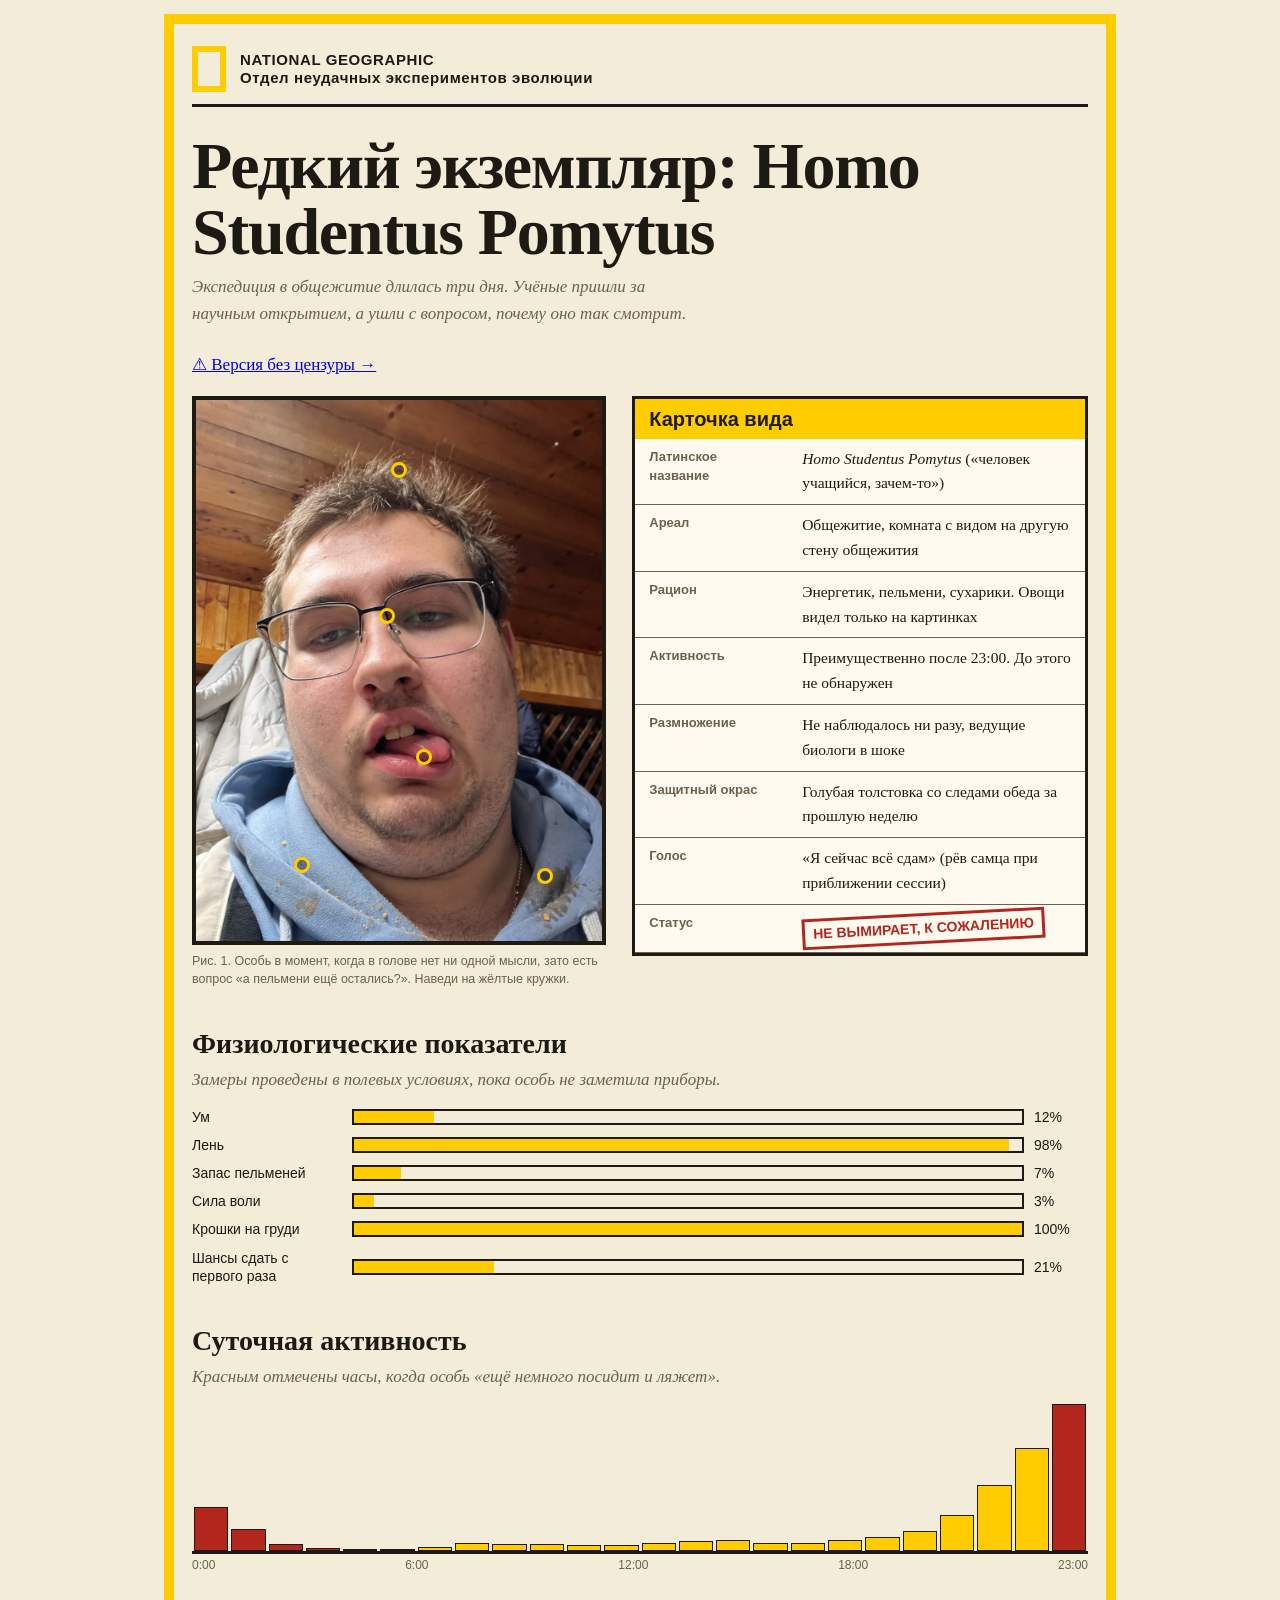
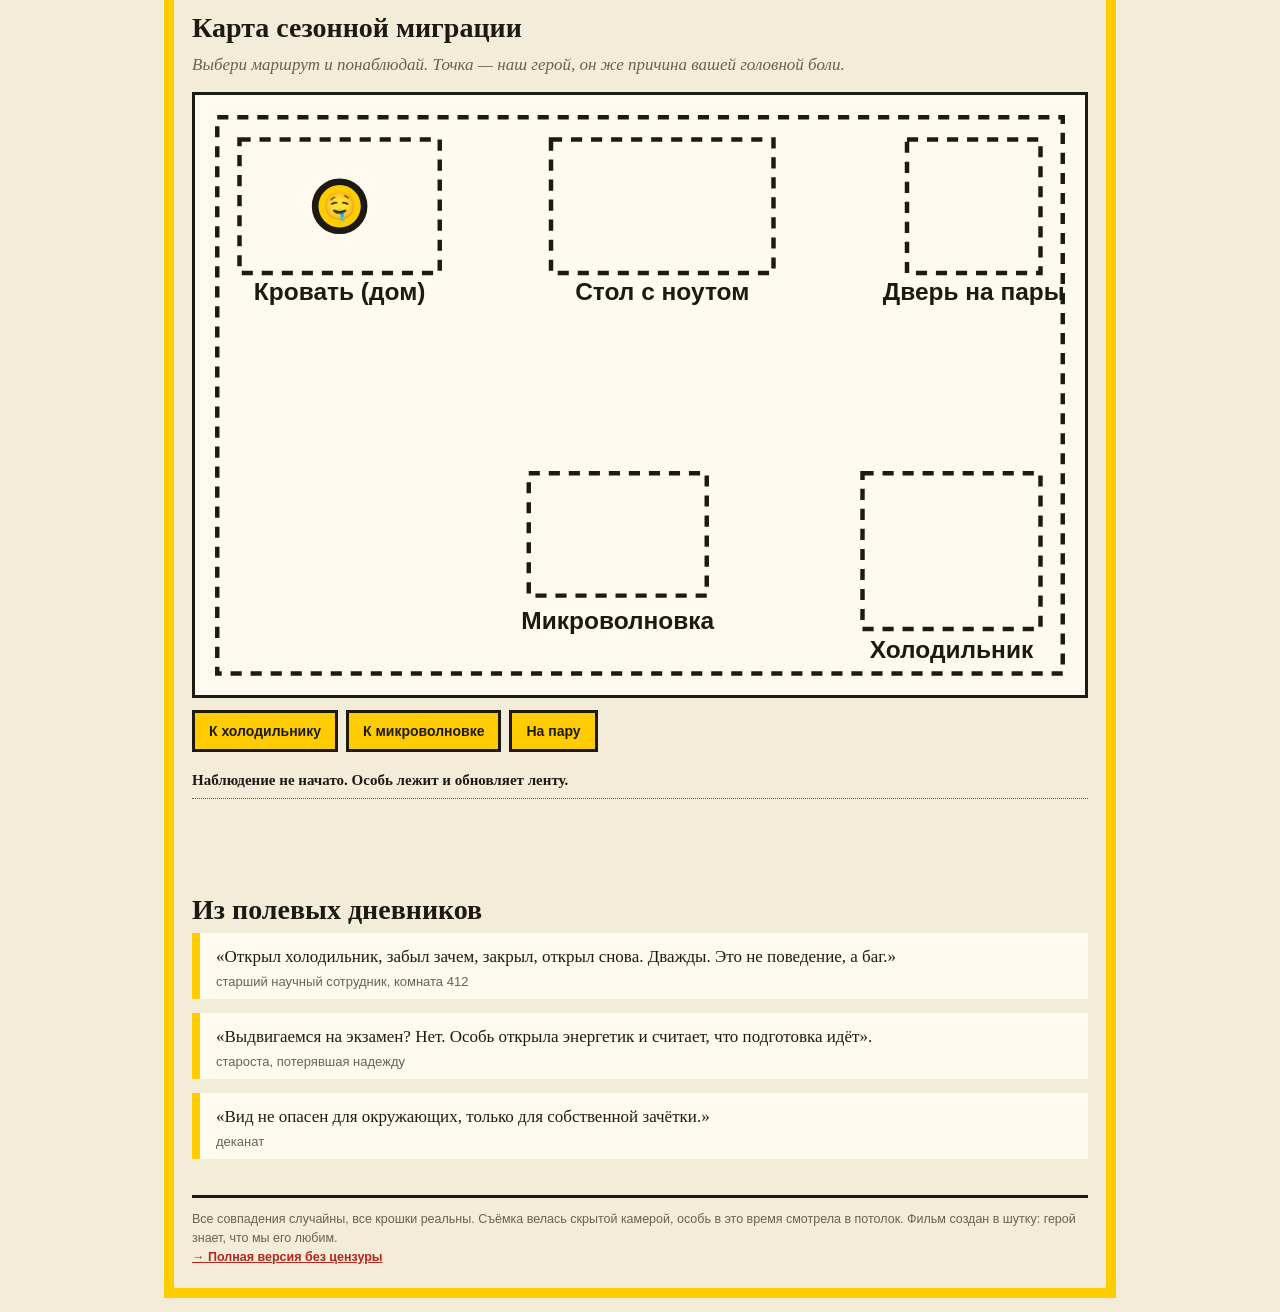
==== index.html @ bb0a333e "Добавлена ссылка на полную версию без цензуры в разделе контента и в подвале страницы" ====
<!DOCTYPE html>
<html lang="ru">

<head>
  <meta charset="utf-8">
  <meta name="viewport" content="width=device-width, initial-scale=1, viewport-fit=cover">
  <title>Редкий экземпляр: Homo Studentus Pomytus</title>
  <link rel="stylesheet" href="style.css">
  <link rel="icon" type="image/x-icon" href="favicon.ico">
</head>

<body>
  <div class="frame">
    <div class="border">
      <header>
        <div class="logo"></div><b>NATIONAL GEOGRAPHIC<br>Отдел неудачных экспериментов эволюции</b>
      </header>

      <h1>Редкий экземпляр: Homo Studentus Pomytus</h1>
      <p class="lead">Экспедиция в общежитие длилась три дня. Учёные пришли за научным открытием, а ушли с вопросом,
        почему оно так смотрит.</p>

      <p class="censor-link">
        <a href="fullversion.html">⚠ Версия без цензуры →</a>
      </p>

      <div class="grid">
        <div>
          <div class="photo" id="ph">
            <img src="hero.jpg"
              alt="Особь в естественной среде обитания: деревянная стена, крошки на толстовке, язык наружу">
            <div class="tag" style="left:26%;top:86%"><i tabindex="0" aria-label="Крошки"></i><span>Следы сухариков. Так
                особь метит территорию и собственную грудь.</span></div>
            <div class="tag" style="left:56%;top:66%"><i tabindex="0" aria-label="Язык"></i><span>Язык наружу: брачный
                сигнал или перезагрузка мозга. Данные расходятся.</span></div>
            <div class="tag" style="left:47%;top:40%"><i tabindex="0" aria-label="Очки"></i><span>Очки в тонкой оправе.
                Эффект интеллекта не подтверждён.</span></div>
            <div class="tag" style="left:50%;top:13%"><i tabindex="0" aria-label="Причёска"></i><span>Причёска «после
                сна без сна». Расчёске не знакома.</span></div>
            <div class="tag" style="left:86%;top:88%"><i tabindex="0" aria-label="Пятно"></i><span>Пятно
                неустановленного происхождения. Эксперты спорят: соус или судьба.</span></div>
          </div>
          <p class="cap">Рис. 1. Особь в момент, когда в голове нет ни одной мысли, зато есть вопрос «а пельмени ещё
            остались?». Наведи на жёлтые кружки.</p>
        </div>

        <div class="card">
          <h2>Карточка вида</h2>
          <table>
            <tr>
              <td>Латинское название</td>
              <td><i>Homo Studentus Pomytus</i> («человек учащийся, зачем-то»)</td>
            </tr>
            <tr>
              <td>Ареал</td>
              <td>Общежитие, комната с видом на другую стену общежития</td>
            </tr>
            <tr>
              <td>Рацион</td>
              <td>Энергетик, пельмени, сухарики. Овощи видел только на картинках</td>
            </tr>
            <tr>
              <td>Активность</td>
              <td>Преимущественно после 23:00. До этого не обнаружен</td>
            </tr>
            <tr>
              <td>Размножение</td>
              <td>Не наблюдалось ни разу, ведущие биологи в шоке</td>
            </tr>
            <tr>
              <td>Защитный окрас</td>
              <td>Голубая толстовка со следами обеда за прошлую неделю</td>
            </tr>
            <tr>
              <td>Голос</td>
              <td>«Я сейчас всё сдам» (рёв самца при приближении сессии)</td>
            </tr>
            <tr>
              <td>Статус</td>
              <td><span class="stamp">НЕ ВЫМИРАЕТ, К СОЖАЛЕНИЮ</span></td>
            </tr>
          </table>
        </div>
      </div>

      <section>
        <h3>Физиологические показатели</h3>
        <p class="sub">Замеры проведены в полевых условиях, пока особь не заметила приборы.</p>
        <div class="stats" id="stats"></div>
      </section>

      <section>
        <h3>Суточная активность</h3>
        <p class="sub">Красным отмечены часы, когда особь «ещё немного посидит и ляжет».</p>
        <div class="chart" id="chart" role="img" aria-label="График: активность растёт после 23:00"></div>
        <div class="hours"><span>0:00</span><span>6:00</span><span>12:00</span><span>18:00</span><span>23:00</span>
        </div>
      </section>

      <section>
        <h3>Карта сезонной миграции</h3>
        <p class="sub">Выбери маршрут и понаблюдай. Точка — наш герой, он же причина вашей головной боли.</p>
        <div class="map">
          <svg viewBox="0 0 400 270" role="img" aria-label="План комнаты общежития">
            <rect class="room" x="10" y="10" width="380" height="250" />
            <rect class="room" x="20" y="20" width="90" height="60" /><text class="rt" x="65" y="92">Кровать
              (дом)</text>
            <rect class="room" x="160" y="20" width="100" height="60" /><text class="rt" x="210" y="92">Стол с
              ноутом</text>
            <rect class="room" x="320" y="20" width="60" height="60" /><text class="rt" x="350" y="92">Дверь на
              пары</text>
            <rect class="room" x="150" y="170" width="80" height="55" /><text class="rt" x="190"
              y="240">Микроволновка</text>
            <rect class="room" x="300" y="170" width="80" height="70" /><text class="rt" x="340"
              y="253">Холодильник</text>
            <g id="mk">
              <circle r="11" fill="#ffcc00" stroke="#1d1a14" stroke-width="3" /><text y="4" text-anchor="middle"
                font-size="12">🤤</text>
            </g>
          </svg>
        </div>
        <div class="btns">
          <button data-r="fridge">К холодильнику</button>
          <button data-r="micro">К микроволновке</button>
          <button data-r="pair">На пару</button>
        </div>
        <ol id="log" reversed>
          <li>Наблюдение не начато. Особь лежит и обновляет ленту.</li>
        </ol>
      </section>

      <section>
        <h3>Из полевых дневников</h3>
        <blockquote>«Открыл холодильник, забыл зачем, закрыл, открыл снова. Дважды. Это не поведение, а
          баг.»<cite>старший научный сотрудник, комната 412</cite></blockquote>
        <blockquote>«Выдвигаемся на экзамен? Нет. Особь открыла энергетик и считает, что подготовка
          идёт».<cite>староста, потерявшая надежду</cite></blockquote>
        <blockquote>«Вид не опасен для окружающих, только для собственной зачётки.»<cite>деканат</cite></blockquote>
      </section>

      <footer>Все совпадения случайны, все крошки реальны. Съёмка велась скрытой камерой, особь в это время смотрела в
        потолок. Фильм создан в шутку: герой знает, что мы его любим.<br>
        <a href="fullversion.html" style="color:var(--red);font-weight:700">→ Полная версия без цензуры</a>
      </footer>
    </div>
  </div>

  <script>
    var S = [["Ум", 12, "12%"], ["Лень", 98, "98%"], ["Запас пельменей", 7, "7%"], ["Сила воли", 3, "3%"], ["Крошки на груди", 100, "100%"], ["Шансы сдать с первого раза", 21, "21%"]];
    var st = document.getElementById("stats");
    S.forEach(function (s) { var d = document.createElement("div"); d.className = "stat"; d.innerHTML = "<span>" + s[0] + "</span><div class='bar'><b data-w='" + s[1] + "'></b></div><span>" + s[2] + "</span>"; st.appendChild(d) });
    setTimeout(function () { document.querySelectorAll(".bar b").forEach(function (b) { b.style.width = b.dataset.w + "%" }) }, 150);
    var A = [30, 15, 5, 2, 1, 1, 3, 6, 5, 5, 4, 4, 6, 7, 8, 6, 6, 8, 10, 14, 25, 45, 70, 100], c = document.getElementById("chart");
    A.forEach(function (v, i) { var d = document.createElement("div"); d.style.height = v + "%"; d.title = i + ":00"; if (i >= 23 || i <= 3) d.className = "n"; c.appendChild(d) });
    document.querySelectorAll(".tag").forEach(function (t) { t.addEventListener("click", function () { document.querySelectorAll(".tag.on").forEach(function (o) { if (o !== t) o.classList.remove("on") }); t.classList.toggle("on") }) });
    var P = { bed: [65, 50], desk: [210, 50], door: [350, 50], micro: [190, 198], fridge: [340, 205] };
    var R = {
      fridge: [["desk", "Особь покидает кровать. Причина: запах чужих пельменей."], ["desk", "Остановка у стола. Проверяет, не появилась ли еда сама. Не появилась."], ["micro", "Маршрут через микроволновку. Заглянул, ничего не разогревал, ушёл. Зачем, неизвестно."], ["fridge", "Холодильник открыт. Внутри горчица и надпись «НЕ ТРОГАТЬ». Особь трогает."]],
      micro: [["desk", "Особь встаёт. Звук для науки: хруст сустава и крик души."], ["micro", "Достигнута микроволновка. Пельмени греются 14 минут вместо 5, терпение на нуле."], ["micro", "Тарелка пуста. Вилка в стороне. Пельмени съедены в режиме пылесоса."]],
      pair: [["desk", "Особь надевает ту самую толстовку. Ритуал подготовки занял 2 часа."], ["door", "Особь у двери на пары. Рука на ручке, взгляд героический."], ["bed", "Миграция прервана: особь передумала на пороге и вернулась в кровать. Староста плачет."]]
    };
    var mk = document.getElementById("mk"), log = document.getElementById("log"), bs = document.querySelectorAll("button");
    function add(t) { var l = document.createElement("li"); l.textContent = t; log.insertBefore(l, log.firstChild) }
    function mv(k) { var p = P[k]; mk.style.transform = "translate(" + p[0] + "px," + p[1] + "px)" }
    bs.forEach(function (b) {
      b.addEventListener("click", function () {
        var route = R[b.dataset.r], i = 0; bs.forEach(function (x) { x.disabled = true });
        mk.style.transition = "none"; mv("bed"); void mk.getBoundingClientRect(); mk.style.transition = "";
        log.innerHTML = ""; add("Начало наблюдения. Камера включена, герой не в курсе.");
        (function step() {
          if (i >= route.length) { bs.forEach(function (x) { x.disabled = false }); return }
          mv(route[i][0]); var t = route[i][1]; i++; setTimeout(function () { add(t) }, 900); setTimeout(step, 2300)
        })()
      })
    });
  </script>
</body>

</html>
---- style.css ----
:root {
    --bg: #f3ecd8;
    --ink: #1d1a14;
    --card: #fffaf0;
    --yel: #ffcc00;
    --mute: #6b624d;
    --line: #1d1a14;
    --red: #b3261e;
    box-sizing: border-box;
    padding-top: env(safe-area-inset-top, 0px);
    padding-bottom: env(safe-area-inset-bottom, 0px)
}

@media (prefers-color-scheme:dark) {
    :root:not([data-theme="light"]) {
        --bg: #16140f;
        --ink: #f1e9d2;
        --card: #221f17;
        --mute: #a79d82;
        --line: #f1e9d2;
        --red: #ff7a70
    }
}

:root[data-theme="dark"] {
    --bg: #16140f;
    --ink: #f1e9d2;
    --card: #221f17;
    --mute: #a79d82;
    --line: #f1e9d2;
    --red: #ff7a70
}

* {
    box-sizing: inherit
}

html {
    scroll-padding-top: env(safe-area-inset-top, 0px)
}

body {
    margin: 0;
    background: var(--bg);
    color: var(--ink);
    font: 17px/1.6 Georgia, "Times New Roman", serif;
    color-scheme: light dark
}

.frame {
    max-width: 980px;
    margin: 0 auto;
    padding: 14px
}

.border {
    border: 10px solid var(--yel);
    padding: 22px 18px;
    background: var(--bg)
}

header {
    display: flex;
    align-items: center;
    gap: 14px;
    border-bottom: 3px solid var(--line);
    padding-bottom: 12px
}

.logo {
    width: 34px;
    height: 46px;
    border: 6px solid var(--yel);
    flex: none
}

header b {
    font: 700 15px/1.2 Helvetica, Arial, sans-serif;
    letter-spacing: .04em
}

h1 {
    font: 900 clamp(34px, 7vw, 66px)/1 Georgia, serif;
    margin: 26px 0 8px;
    letter-spacing: -.02em
}

.lead {
    font-style: italic;
    color: var(--mute);
    max-width: 60ch;
    margin: 0 0 24px
}

.grid {
    display: grid;
    grid-template-columns: minmax(0, 1fr) minmax(0, 1.1fr);
    gap: 26px;
    align-items: start
}

@media(max-width:720px) {
    .grid {
        grid-template-columns: 1fr
    }
}

.photo {
    position: relative;
    border: 4px solid var(--line);
    background: #000
}

.photo img {
    display: block;
    width: 100%;
    height: auto
}

.tag {
    position: absolute;
    transform: translate(-50%, -50%)
}

.tag i {
    display: block;
    width: 16px;
    height: 16px;
    border: 3px solid var(--yel);
    border-radius: 50%;
    background: rgba(0, 0, 0, .35);
    cursor: pointer
}

.tag span {
    display: none;
    position: absolute;
    left: 50%;
    top: 24px;
    transform: translateX(-50%);
    width: 170px;
    background: var(--yel);
    color: #1d1a14;
    font: 600 12.5px/1.3 Helvetica, Arial, sans-serif;
    padding: 6px 8px;
    z-index: 3
}

.tag:hover span,
.tag:focus-within span,
.tag.on span {
    display: block
}

.cap {
    font: 12.5px/1.4 Helvetica, Arial, sans-serif;
    color: var(--mute);
    margin: 8px 0 0
}

.card {
    background: var(--card);
    border: 3px solid var(--line)
}

.card h2 {
    margin: 0;
    background: var(--yel);
    color: #1d1a14;
    font: 800 20px/1.2 Helvetica, Arial, sans-serif;
    padding: 8px 14px
}

table {
    width: 100%;
    border-collapse: collapse;
    font-size: 15.5px
}

td {
    padding: 8px 14px;
    border-bottom: 1px solid var(--mute);
    vertical-align: top
}

td:first-child {
    font: 700 13px/1.5 Helvetica, Arial, sans-serif;
    width: 34%;
    color: var(--mute)
}

.stamp {
    display: inline-block;
    border: 3px solid var(--red);
    color: var(--red);
    font: 800 14px/1.2 Helvetica, Arial, sans-serif;
    padding: 4px 8px;
    transform: rotate(-3deg)
}

section {
    margin-top: 40px
}

h3 {
    font: 800 28px/1.15 Georgia, serif;
    margin: 0 0 6px
}

.sub {
    color: var(--mute);
    margin: 0 0 14px;
    font-style: italic
}

.stats {
    display: grid;
    gap: 10px
}

.stat {
    display: grid;
    grid-template-columns: 150px 1fr 54px;
    gap: 10px;
    align-items: center;
    font: 14px/1.3 Helvetica, Arial, sans-serif
}

@media(max-width:520px) {
    .stat {
        grid-template-columns: 100px 1fr 44px
    }
}

.bar {
    height: 16px;
    border: 2px solid var(--line)
}

.bar b {
    display: block;
    height: 100%;
    background: var(--yel);
    width: 0;
    transition: width 1.2s
}

.chart {
    display: flex;
    align-items: flex-end;
    gap: 3px;
    height: 150px;
    border-bottom: 3px solid var(--line);
    padding: 0 2px;
    overflow-x: auto
}

.chart div {
    flex: 1;
    min-width: 8px;
    background: var(--yel);
    border: 1px solid var(--line);
    position: relative
}

.chart div.n {
    background: var(--red)
}

.hours {
    display: flex;
    justify-content: space-between;
    font: 12px Helvetica, Arial, sans-serif;
    color: var(--mute);
    margin-top: 4px
}

.map {
    border: 3px solid var(--line);
    background: var(--card);
    overflow-x: auto
}

.map svg {
    display: block;
    width: 100%;
    min-width: 340px;
    height: auto
}

.room {
    fill: none;
    stroke: var(--line);
    stroke-width: 2;
    stroke-dasharray: 5 4
}

.rt {
    fill: var(--ink);
    font: 700 11px Helvetica, Arial, sans-serif;
    text-anchor: middle
}

#mk {
    transform: translate(65px, 50px);
    transition: transform 1.4s ease-in-out
}

.btns {
    display: flex;
    flex-wrap: wrap;
    gap: 8px;
    margin: 12px 0
}

button {
    font: 800 14px Helvetica, Arial, sans-serif;
    background: var(--yel);
    color: #1d1a14;
    border: 3px solid var(--line);
    padding: 10px 14px;
    cursor: pointer
}

button:disabled {
    opacity: .5;
    cursor: wait
}

button:focus-visible,
.tag i:focus-visible {
    outline: 3px solid var(--red);
    outline-offset: 2px
}

#log {
    list-style: none;
    margin: 0;
    padding: 0;
    font: 15px/1.45 Georgia, serif;
    min-height: 90px
}

#log li {
    padding: 6px 0;
    border-bottom: 1px dotted var(--mute)
}

#log li:first-child {
    font-weight: 700
}

blockquote {
    margin: 0 0 14px;
    padding: 10px 16px;
    border-left: 8px solid var(--yel);
    background: var(--card)
}

blockquote cite {
    display: block;
    font: 13px Helvetica, Arial, sans-serif;
    color: var(--mute);
    margin-top: 4px
}

footer {
    margin-top: 36px;
    border-top: 3px solid var(--line);
    padding-top: 12px;
    font: 12.5px/1.5 Helvetica, Arial, sans-serif;
    color: var(--mute)
}

@media(prefers-reduced-motion:reduce) {

    #mk,
    .bar b {
        transition: none
    }
}
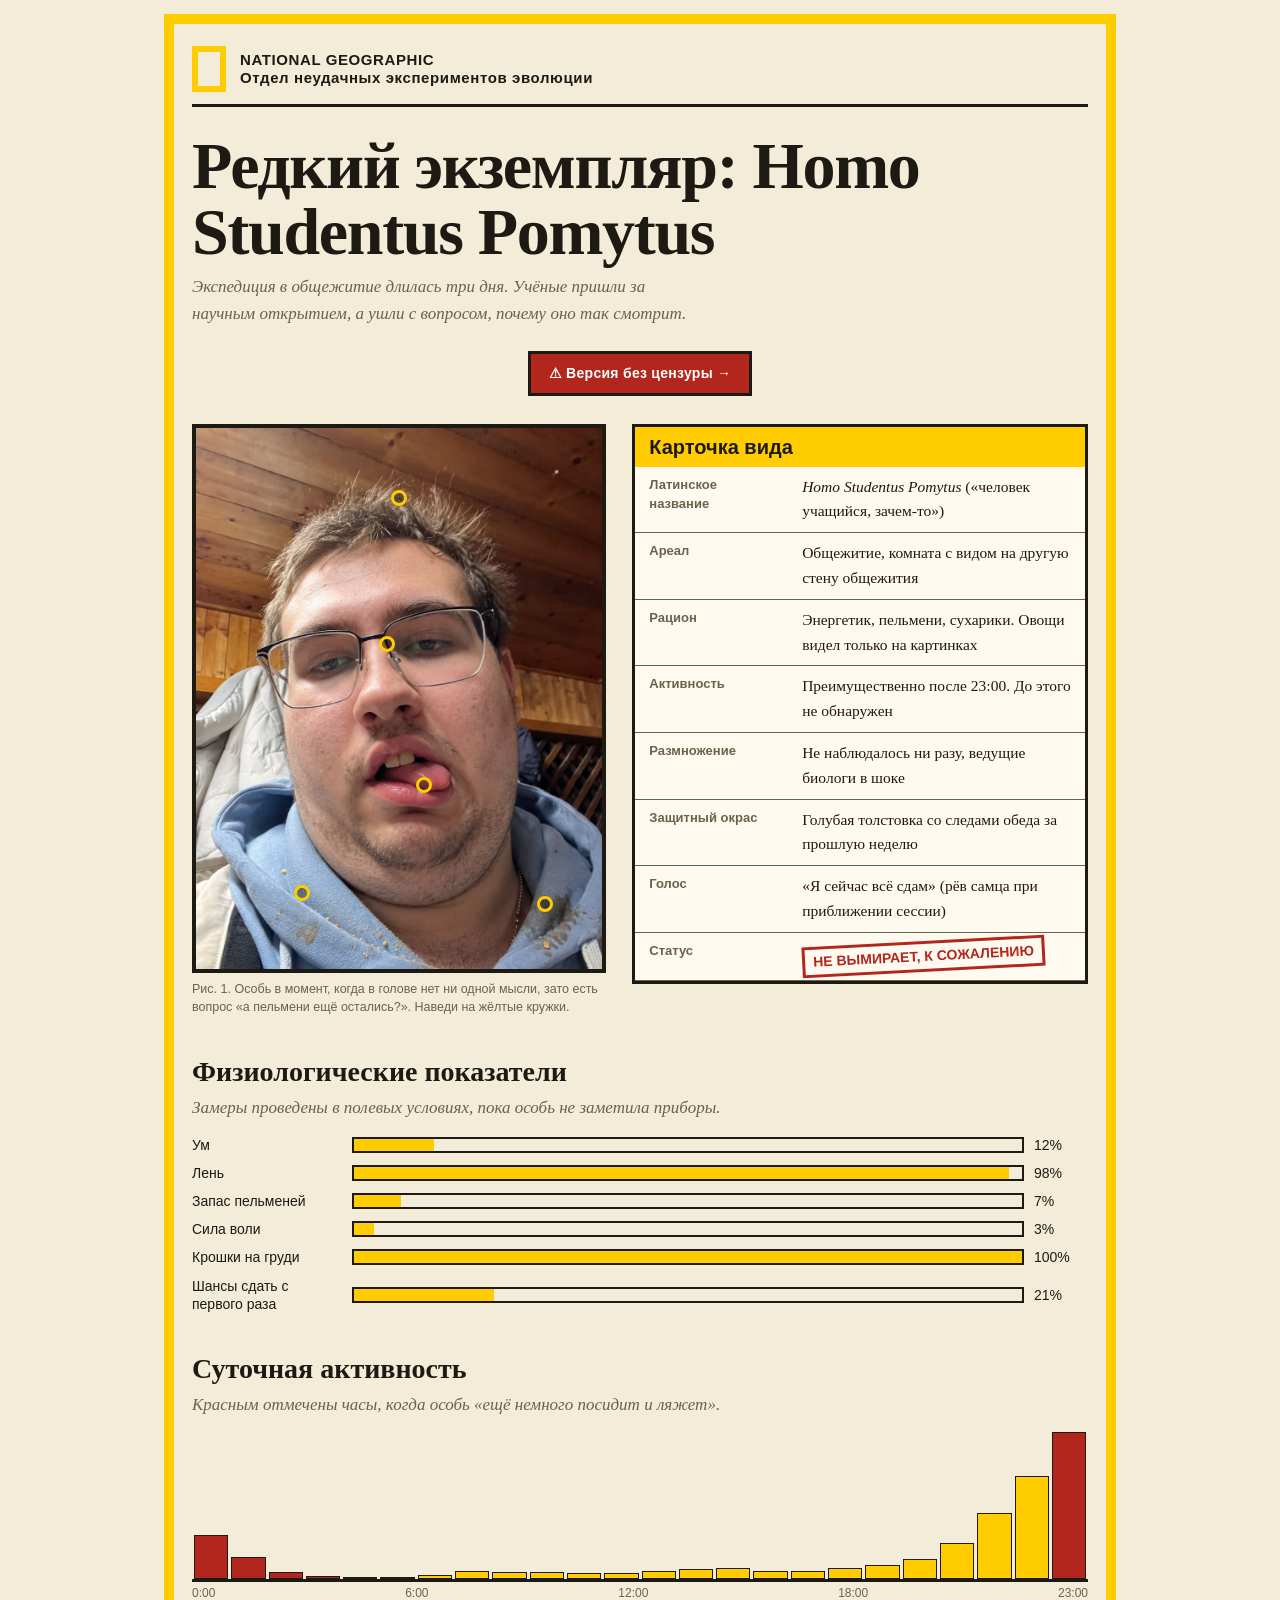
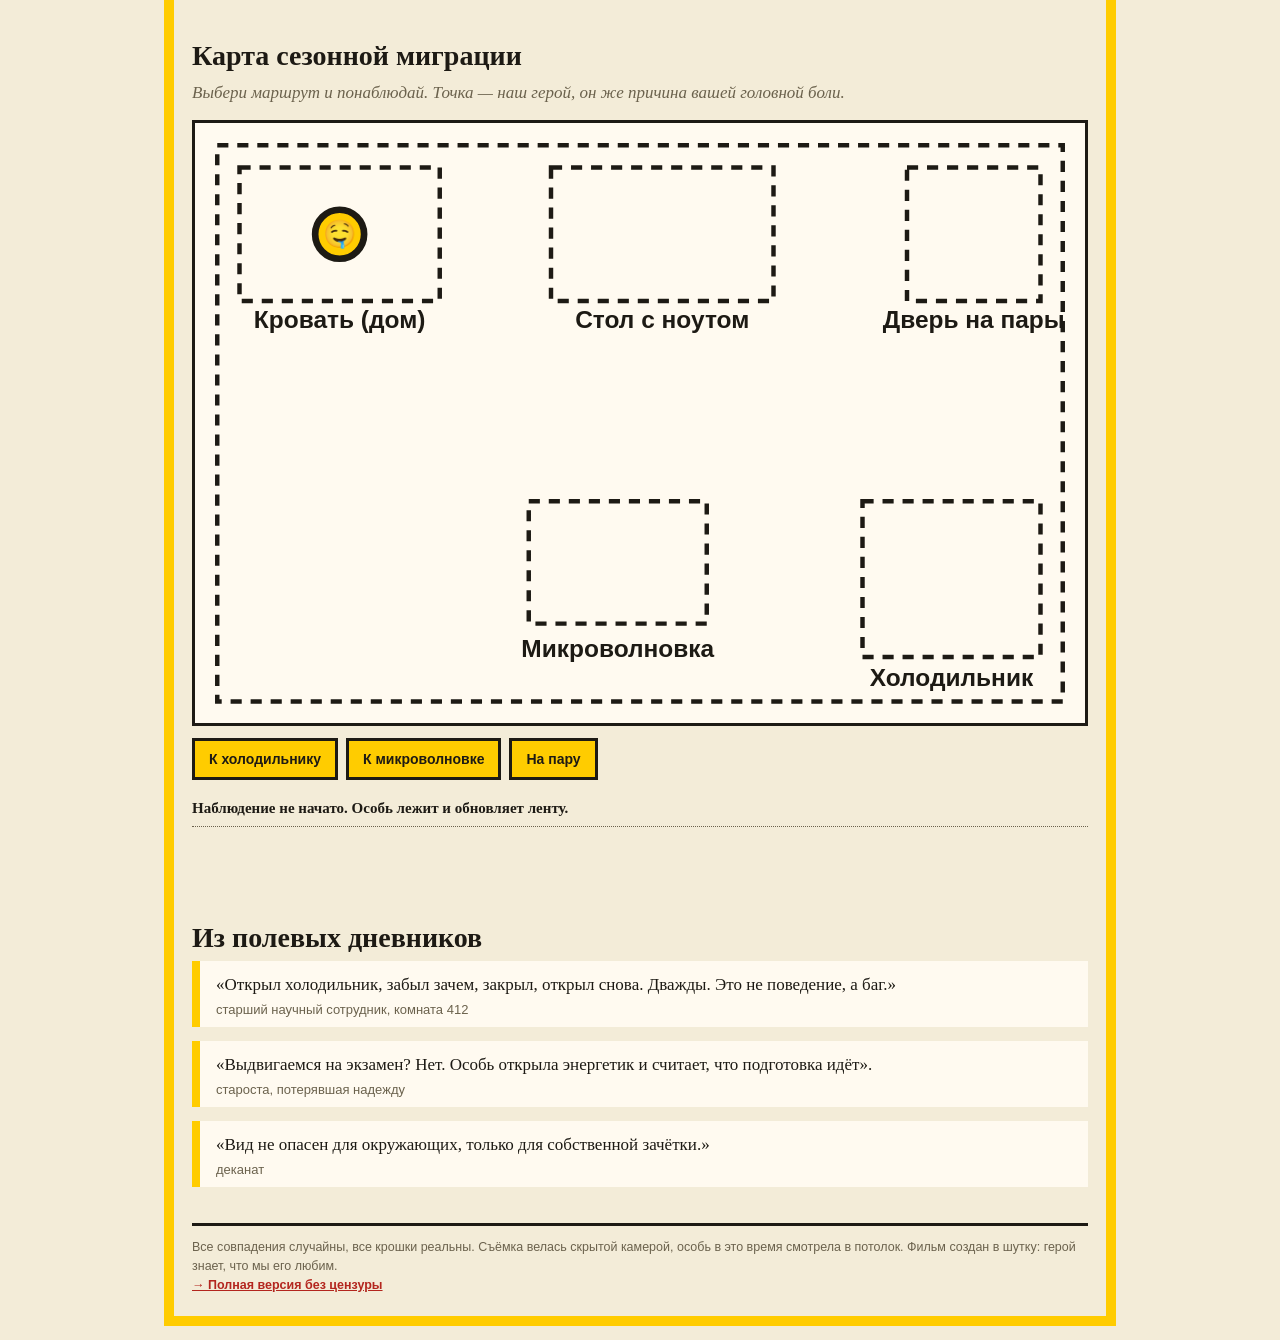
==== commit 98ea7786: "Добавлен файл стилей main.css и обновлены ссылки на стили в HTML-файлах" ====
--- a/index.html
+++ b/index.html
@@ -5,7 +5,7 @@
   <meta charset="utf-8">
   <meta name="viewport" content="width=device-width, initial-scale=1, viewport-fit=cover">
   <title>Редкий экземпляр: Homo Studentus Pomytus</title>
-  <link rel="stylesheet" href="style.css">
+  <link rel="stylesheet" href="css/main.css">
   <link rel="icon" type="image/x-icon" href="favicon.ico">
 </head>
 
--- a/css/main.css
+++ b/css/main.css
@@ -0,0 +1,401 @@
+:root {
+    --bg: #f3ecd8;
+    --ink: #1d1a14;
+    --card: #fffaf0;
+    --yel: #ffcc00;
+    --mute: #6b624d;
+    --line: #1d1a14;
+    --red: #b3261e;
+    box-sizing: border-box;
+    padding-top: env(safe-area-inset-top, 0px);
+    padding-bottom: env(safe-area-inset-bottom, 0px)
+}
+
+@media (prefers-color-scheme:dark) {
+    :root:not([data-theme="light"]) {
+        --bg: #16140f;
+        --ink: #f1e9d2;
+        --card: #221f17;
+        --mute: #a79d82;
+        --line: #f1e9d2;
+        --red: #ff7a70
+    }
+}
+
+:root[data-theme="dark"] {
+    --bg: #16140f;
+    --ink: #f1e9d2;
+    --card: #221f17;
+    --mute: #a79d82;
+    --line: #f1e9d2;
+    --red: #ff7a70
+}
+
+* {
+    box-sizing: inherit
+}
+
+html {
+    scroll-padding-top: env(safe-area-inset-top, 0px)
+}
+
+body {
+    margin: 0;
+    background: var(--bg);
+    color: var(--ink);
+    font: 17px/1.6 Georgia, "Times New Roman", serif;
+    color-scheme: light dark
+}
+
+.frame {
+    max-width: 980px;
+    margin: 0 auto;
+    padding: 14px
+}
+
+.border {
+    border: 10px solid var(--yel);
+    padding: 22px 18px;
+    background: var(--bg)
+}
+
+header {
+    display: flex;
+    align-items: center;
+    gap: 14px;
+    border-bottom: 3px solid var(--line);
+    padding-bottom: 12px
+}
+
+.logo {
+    width: 34px;
+    height: 46px;
+    border: 6px solid var(--yel);
+    flex: none
+}
+
+header b {
+    font: 700 15px/1.2 Helvetica, Arial, sans-serif;
+    letter-spacing: .04em
+}
+
+h1 {
+    font: 900 clamp(34px, 7vw, 66px)/1 Georgia, serif;
+    margin: 26px 0 8px;
+    letter-spacing: -.02em
+}
+
+.lead {
+    font-style: italic;
+    color: var(--mute);
+    max-width: 60ch;
+    margin: 0 0 24px
+}
+
+.grid {
+    display: grid;
+    grid-template-columns: minmax(0, 1fr) minmax(0, 1.1fr);
+    gap: 26px;
+    align-items: start
+}
+
+@media(max-width:720px) {
+    .grid {
+        grid-template-columns: 1fr
+    }
+}
+
+.photo {
+    position: relative;
+    border: 4px solid var(--line);
+    background: #000
+}
+
+.photo img {
+    display: block;
+    width: 100%;
+    height: auto
+}
+
+.tag {
+    position: absolute;
+    transform: translate(-50%, -50%)
+}
+
+.tag i {
+    display: block;
+    width: 16px;
+    height: 16px;
+    border: 3px solid var(--yel);
+    border-radius: 50%;
+    background: rgba(0, 0, 0, .35);
+    cursor: pointer
+}
+
+.tag span {
+    display: none;
+    position: absolute;
+    left: 50%;
+    top: 24px;
+    transform: translateX(-50%);
+    width: 170px;
+    background: var(--yel);
+    color: #1d1a14;
+    font: 600 12.5px/1.3 Helvetica, Arial, sans-serif;
+    padding: 6px 8px;
+    z-index: 3
+}
+
+.tag:hover span,
+.tag:focus-within span,
+.tag.on span {
+    display: block
+}
+
+.cap {
+    font: 12.5px/1.4 Helvetica, Arial, sans-serif;
+    color: var(--mute);
+    margin: 8px 0 0
+}
+
+.card {
+    background: var(--card);
+    border: 3px solid var(--line)
+}
+
+.card h2 {
+    margin: 0;
+    background: var(--yel);
+    color: #1d1a14;
+    font: 800 20px/1.2 Helvetica, Arial, sans-serif;
+    padding: 8px 14px
+}
+
+table {
+    width: 100%;
+    border-collapse: collapse;
+    font-size: 15.5px
+}
+
+td {
+    padding: 8px 14px;
+    border-bottom: 1px solid var(--mute);
+    vertical-align: top
+}
+
+td:first-child {
+    font: 700 13px/1.5 Helvetica, Arial, sans-serif;
+    width: 34%;
+    color: var(--mute)
+}
+
+.stamp {
+    display: inline-block;
+    border: 3px solid var(--red);
+    color: var(--red);
+    font: 800 14px/1.2 Helvetica, Arial, sans-serif;
+    padding: 4px 8px;
+    transform: rotate(-3deg)
+}
+
+section {
+    margin-top: 40px
+}
+
+h3 {
+    font: 800 28px/1.15 Georgia, serif;
+    margin: 0 0 6px
+}
+
+.sub {
+    color: var(--mute);
+    margin: 0 0 14px;
+    font-style: italic
+}
+
+.stats {
+    display: grid;
+    gap: 10px
+}
+
+.stat {
+    display: grid;
+    grid-template-columns: 150px 1fr 54px;
+    gap: 10px;
+    align-items: center;
+    font: 14px/1.3 Helvetica, Arial, sans-serif
+}
+
+@media(max-width:520px) {
+    .stat {
+        grid-template-columns: 100px 1fr 44px
+    }
+}
+
+.bar {
+    height: 16px;
+    border: 2px solid var(--line)
+}
+
+.bar b {
+    display: block;
+    height: 100%;
+    background: var(--yel);
+    width: 0;
+    transition: width 1.2s
+}
+
+.chart {
+    display: flex;
+    align-items: flex-end;
+    gap: 3px;
+    height: 150px;
+    border-bottom: 3px solid var(--line);
+    padding: 0 2px;
+    overflow-x: auto
+}
+
+.chart div {
+    flex: 1;
+    min-width: 8px;
+    background: var(--yel);
+    border: 1px solid var(--line);
+    position: relative
+}
+
+.chart div.n {
+    background: var(--red)
+}
+
+.hours {
+    display: flex;
+    justify-content: space-between;
+    font: 12px Helvetica, Arial, sans-serif;
+    color: var(--mute);
+    margin-top: 4px
+}
+
+.map {
+    border: 3px solid var(--line);
+    background: var(--card);
+    overflow-x: auto
+}
+
+.map svg {
+    display: block;
+    width: 100%;
+    min-width: 340px;
+    height: auto
+}
+
+.room {
+    fill: none;
+    stroke: var(--line);
+    stroke-width: 2;
+    stroke-dasharray: 5 4
+}
+
+.rt {
+    fill: var(--ink);
+    font: 700 11px Helvetica, Arial, sans-serif;
+    text-anchor: middle
+}
+
+#mk {
+    transform: translate(65px, 50px);
+    transition: transform 1.4s ease-in-out
+}
+
+.btns {
+    display: flex;
+    flex-wrap: wrap;
+    gap: 8px;
+    margin: 12px 0
+}
+
+button {
+    font: 800 14px Helvetica, Arial, sans-serif;
+    background: var(--yel);
+    color: #1d1a14;
+    border: 3px solid var(--line);
+    padding: 10px 14px;
+    cursor: pointer
+}
+
+button:disabled {
+    opacity: .5;
+    cursor: wait
+}
+
+button:focus-visible,
+.tag i:focus-visible {
+    outline: 3px solid var(--red);
+    outline-offset: 2px
+}
+
+#log {
+    list-style: none;
+    margin: 0;
+    padding: 0;
+    font: 15px/1.45 Georgia, serif;
+    min-height: 90px
+}
+
+#log li {
+    padding: 6px 0;
+    border-bottom: 1px dotted var(--mute)
+}
+
+#log li:first-child {
+    font-weight: 700
+}
+
+blockquote {
+    margin: 0 0 14px;
+    padding: 10px 16px;
+    border-left: 8px solid var(--yel);
+    background: var(--card)
+}
+
+blockquote cite {
+    display: block;
+    font: 13px Helvetica, Arial, sans-serif;
+    color: var(--mute);
+    margin-top: 4px
+}
+
+footer {
+    margin-top: 36px;
+    border-top: 3px solid var(--line);
+    padding-top: 12px;
+    font: 12.5px/1.5 Helvetica, Arial, sans-serif;
+    color: var(--mute)
+}
+
+@media(prefers-reduced-motion:reduce) {
+
+    #mk,
+    .bar b {
+        transition: none
+    }
+}
+
+.censor-link {
+    margin: 0 0 28px;
+    text-align: center;
+}
+
+.censor-link a {
+    display: inline-block;
+    background: #b3261e;
+    color: #fff;
+    font: 800 14px/1.3 Helvetica, Arial, sans-serif;
+    padding: 10px 18px;
+    text-decoration: none;
+    border: 3px solid var(--line);
+    letter-spacing: 0.02em;
+}
+
+.censor-link a:hover {
+    background: #8f1e18;
+}
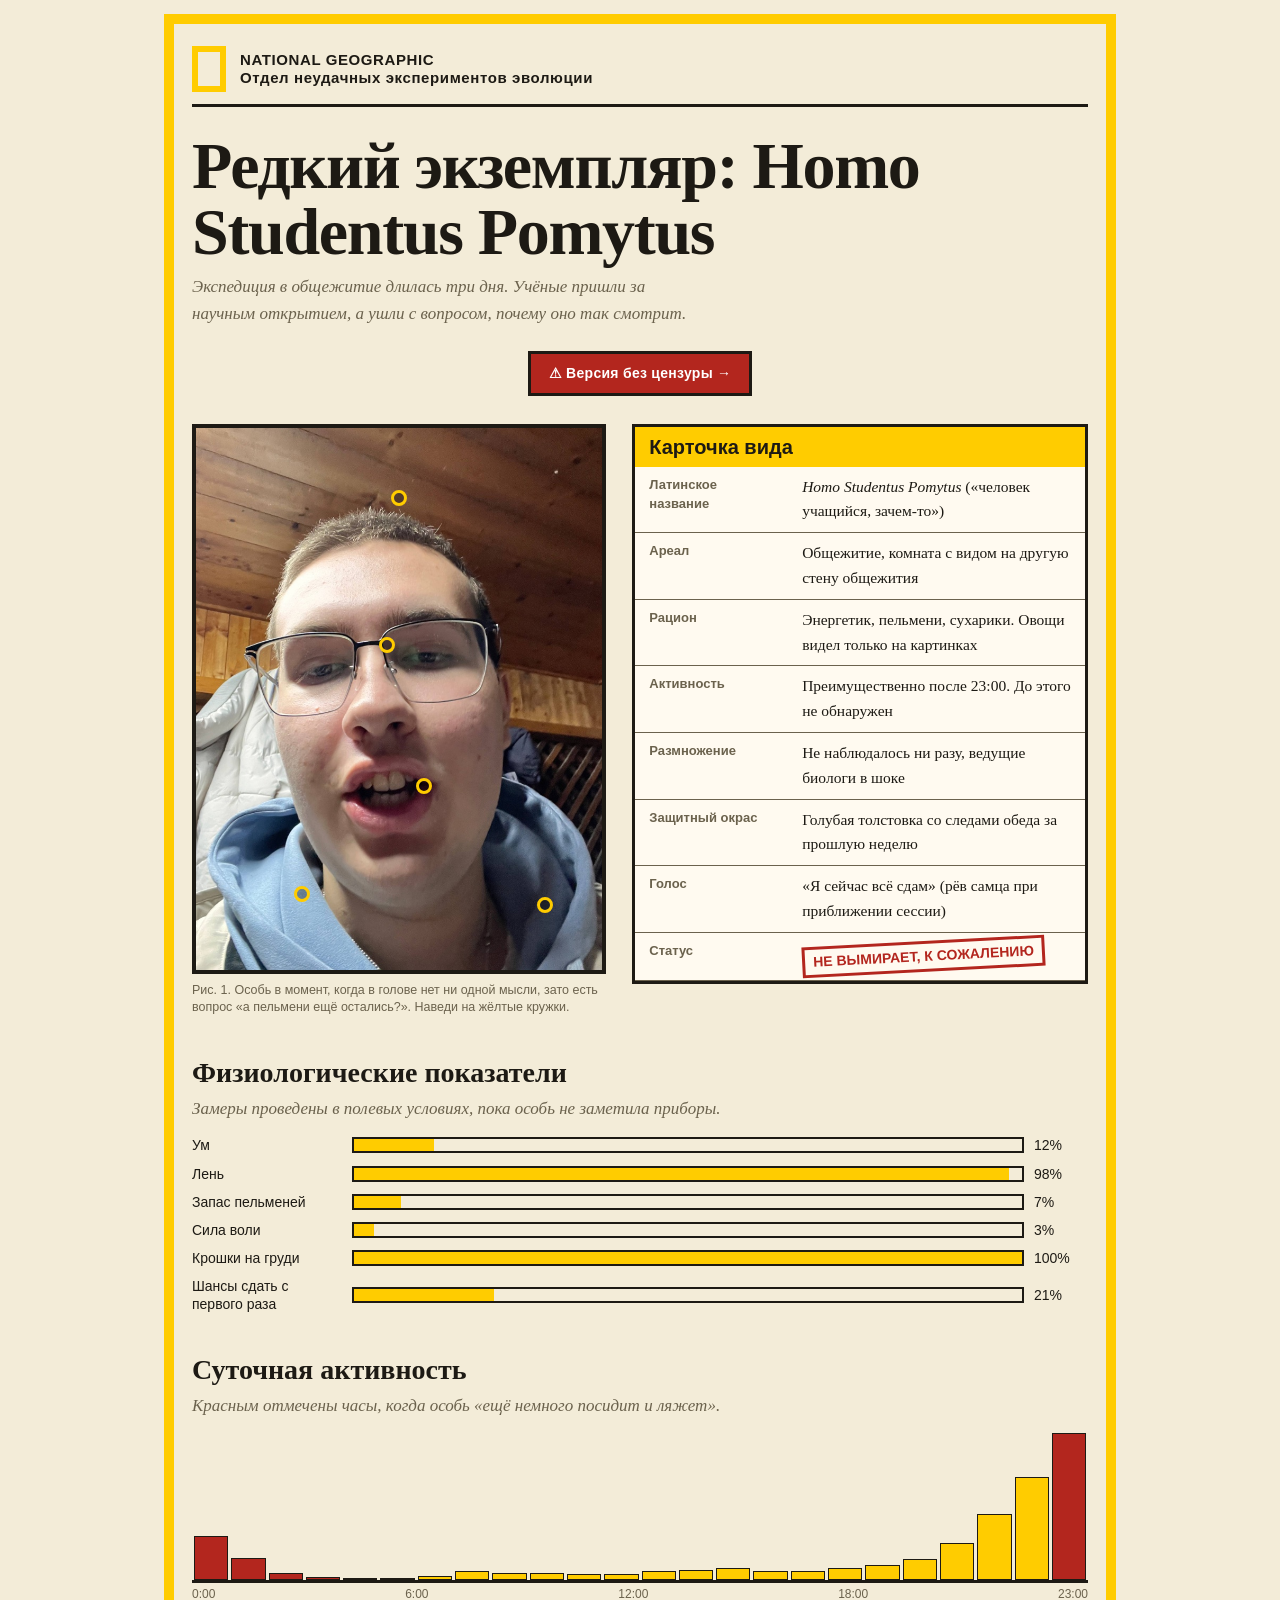
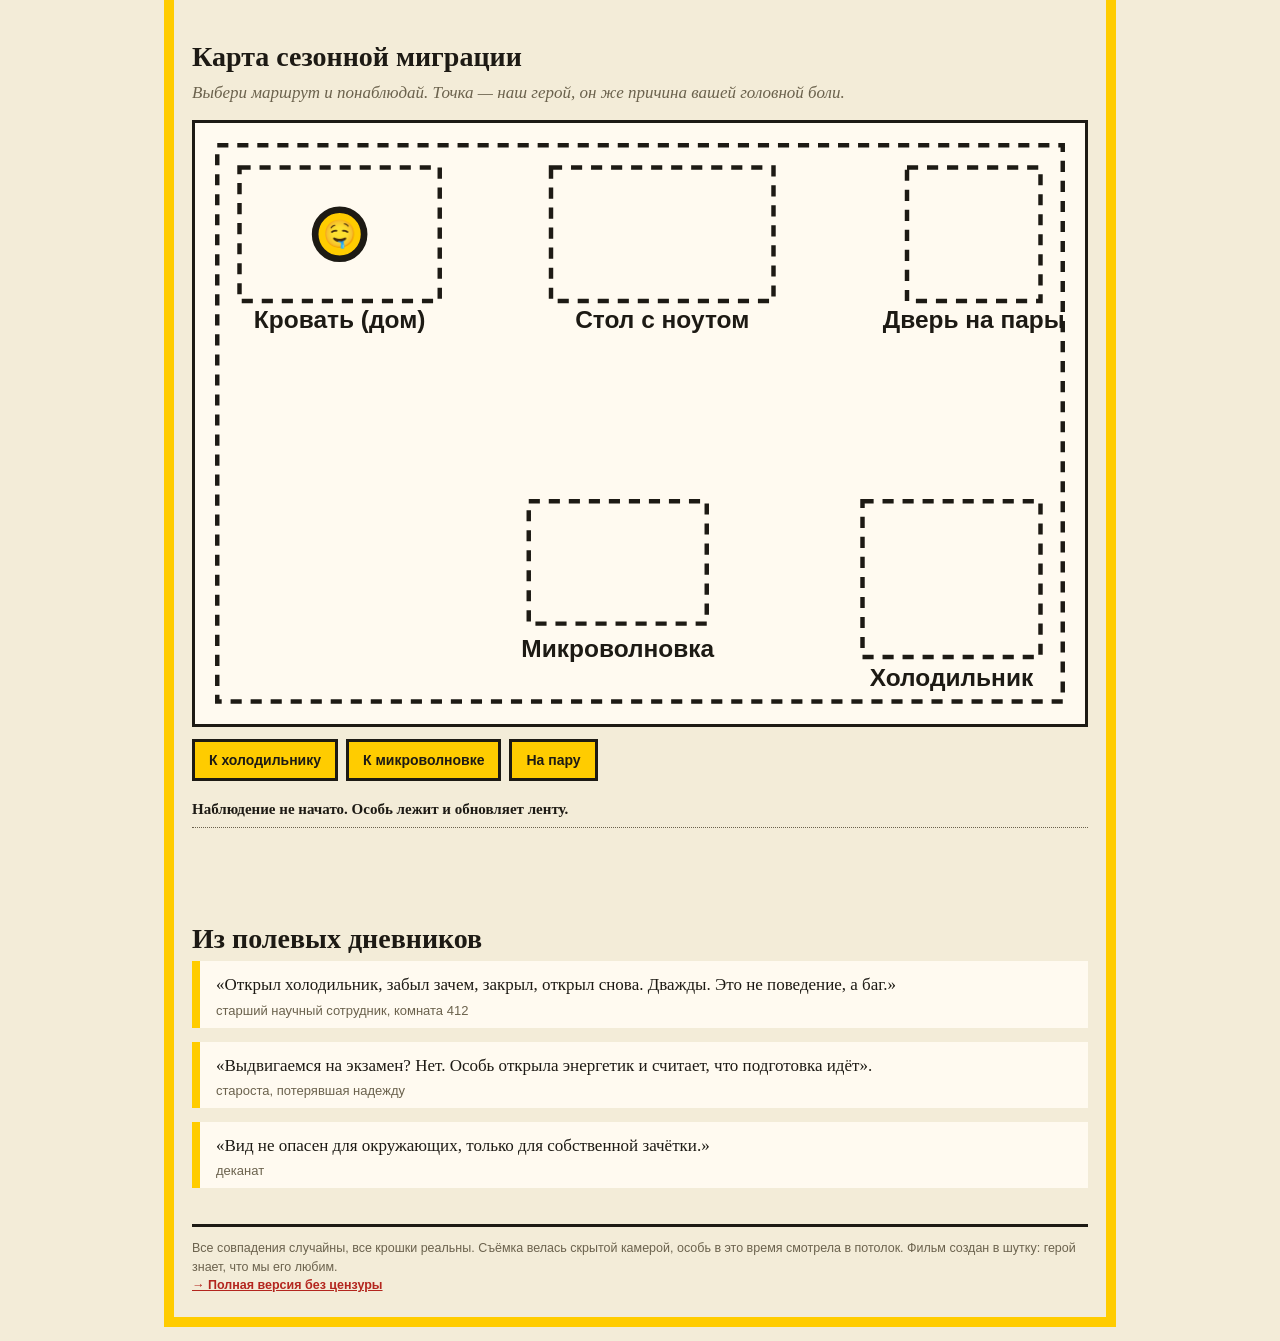
==== commit e834583d: "Обновлены изображения в HTML-файлах: заменены пути к картинкам на новые файлы homo_studentus.jpg и h" ====
--- a/index.html
+++ b/index.html
@@ -6,7 +6,7 @@
   <meta name="viewport" content="width=device-width, initial-scale=1, viewport-fit=cover">
   <title>Редкий экземпляр: Homo Studentus Pomytus</title>
   <link rel="stylesheet" href="css/main.css">
-  <link rel="icon" type="image/x-icon" href="favicon.ico">
+  <link rel="icon" type="image/x-icon" href="img/favicon.ico">
 </head>
 
 <body>
@@ -27,7 +27,7 @@
       <div class="grid">
         <div>
           <div class="photo" id="ph">
-            <img src="hero.jpg"
+            <img src="img/homo_studentus.jpg"
               alt="Особь в естественной среде обитания: деревянная стена, крошки на толстовке, язык наружу">
             <div class="tag" style="left:26%;top:86%"><i tabindex="0" aria-label="Крошки"></i><span>Следы сухариков. Так
                 особь метит территорию и собственную грудь.</span></div>
@@ -145,35 +145,7 @@
     </div>
   </div>
 
-  <script>
-    var S = [["Ум", 12, "12%"], ["Лень", 98, "98%"], ["Запас пельменей", 7, "7%"], ["Сила воли", 3, "3%"], ["Крошки на груди", 100, "100%"], ["Шансы сдать с первого раза", 21, "21%"]];
-    var st = document.getElementById("stats");
-    S.forEach(function (s) { var d = document.createElement("div"); d.className = "stat"; d.innerHTML = "<span>" + s[0] + "</span><div class='bar'><b data-w='" + s[1] + "'></b></div><span>" + s[2] + "</span>"; st.appendChild(d) });
-    setTimeout(function () { document.querySelectorAll(".bar b").forEach(function (b) { b.style.width = b.dataset.w + "%" }) }, 150);
-    var A = [30, 15, 5, 2, 1, 1, 3, 6, 5, 5, 4, 4, 6, 7, 8, 6, 6, 8, 10, 14, 25, 45, 70, 100], c = document.getElementById("chart");
-    A.forEach(function (v, i) { var d = document.createElement("div"); d.style.height = v + "%"; d.title = i + ":00"; if (i >= 23 || i <= 3) d.className = "n"; c.appendChild(d) });
-    document.querySelectorAll(".tag").forEach(function (t) { t.addEventListener("click", function () { document.querySelectorAll(".tag.on").forEach(function (o) { if (o !== t) o.classList.remove("on") }); t.classList.toggle("on") }) });
-    var P = { bed: [65, 50], desk: [210, 50], door: [350, 50], micro: [190, 198], fridge: [340, 205] };
-    var R = {
-      fridge: [["desk", "Особь покидает кровать. Причина: запах чужих пельменей."], ["desk", "Остановка у стола. Проверяет, не появилась ли еда сама. Не появилась."], ["micro", "Маршрут через микроволновку. Заглянул, ничего не разогревал, ушёл. Зачем, неизвестно."], ["fridge", "Холодильник открыт. Внутри горчица и надпись «НЕ ТРОГАТЬ». Особь трогает."]],
-      micro: [["desk", "Особь встаёт. Звук для науки: хруст сустава и крик души."], ["micro", "Достигнута микроволновка. Пельмени греются 14 минут вместо 5, терпение на нуле."], ["micro", "Тарелка пуста. Вилка в стороне. Пельмени съедены в режиме пылесоса."]],
-      pair: [["desk", "Особь надевает ту самую толстовку. Ритуал подготовки занял 2 часа."], ["door", "Особь у двери на пары. Рука на ручке, взгляд героический."], ["bed", "Миграция прервана: особь передумала на пороге и вернулась в кровать. Староста плачет."]]
-    };
-    var mk = document.getElementById("mk"), log = document.getElementById("log"), bs = document.querySelectorAll("button");
-    function add(t) { var l = document.createElement("li"); l.textContent = t; log.insertBefore(l, log.firstChild) }
-    function mv(k) { var p = P[k]; mk.style.transform = "translate(" + p[0] + "px," + p[1] + "px)" }
-    bs.forEach(function (b) {
-      b.addEventListener("click", function () {
-        var route = R[b.dataset.r], i = 0; bs.forEach(function (x) { x.disabled = true });
-        mk.style.transition = "none"; mv("bed"); void mk.getBoundingClientRect(); mk.style.transition = "";
-        log.innerHTML = ""; add("Начало наблюдения. Камера включена, герой не в курсе.");
-        (function step() {
-          if (i >= route.length) { bs.forEach(function (x) { x.disabled = false }); return }
-          mv(route[i][0]); var t = route[i][1]; i++; setTimeout(function () { add(t) }, 900); setTimeout(step, 2300)
-        })()
-      })
-    });
-  </script>
+  <script src="js/main.js"></script>
 </body>
 
 </html>
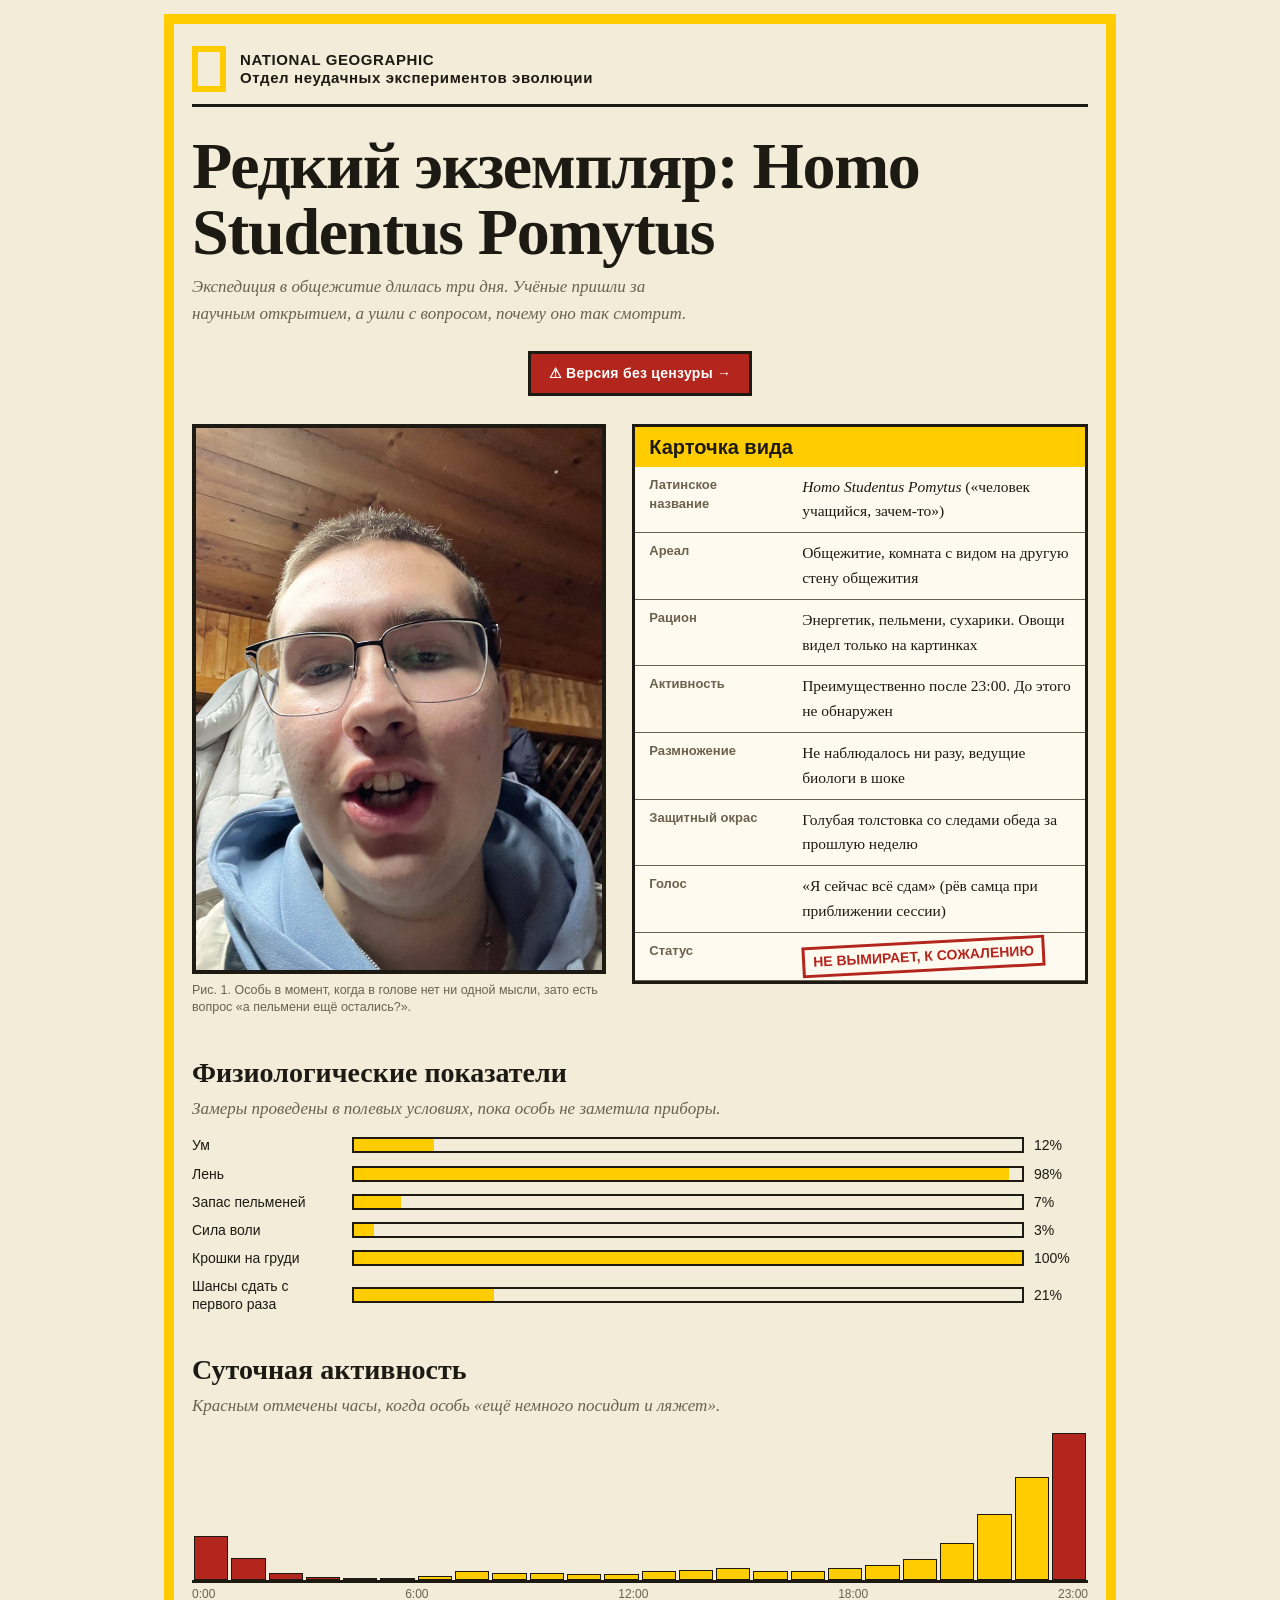
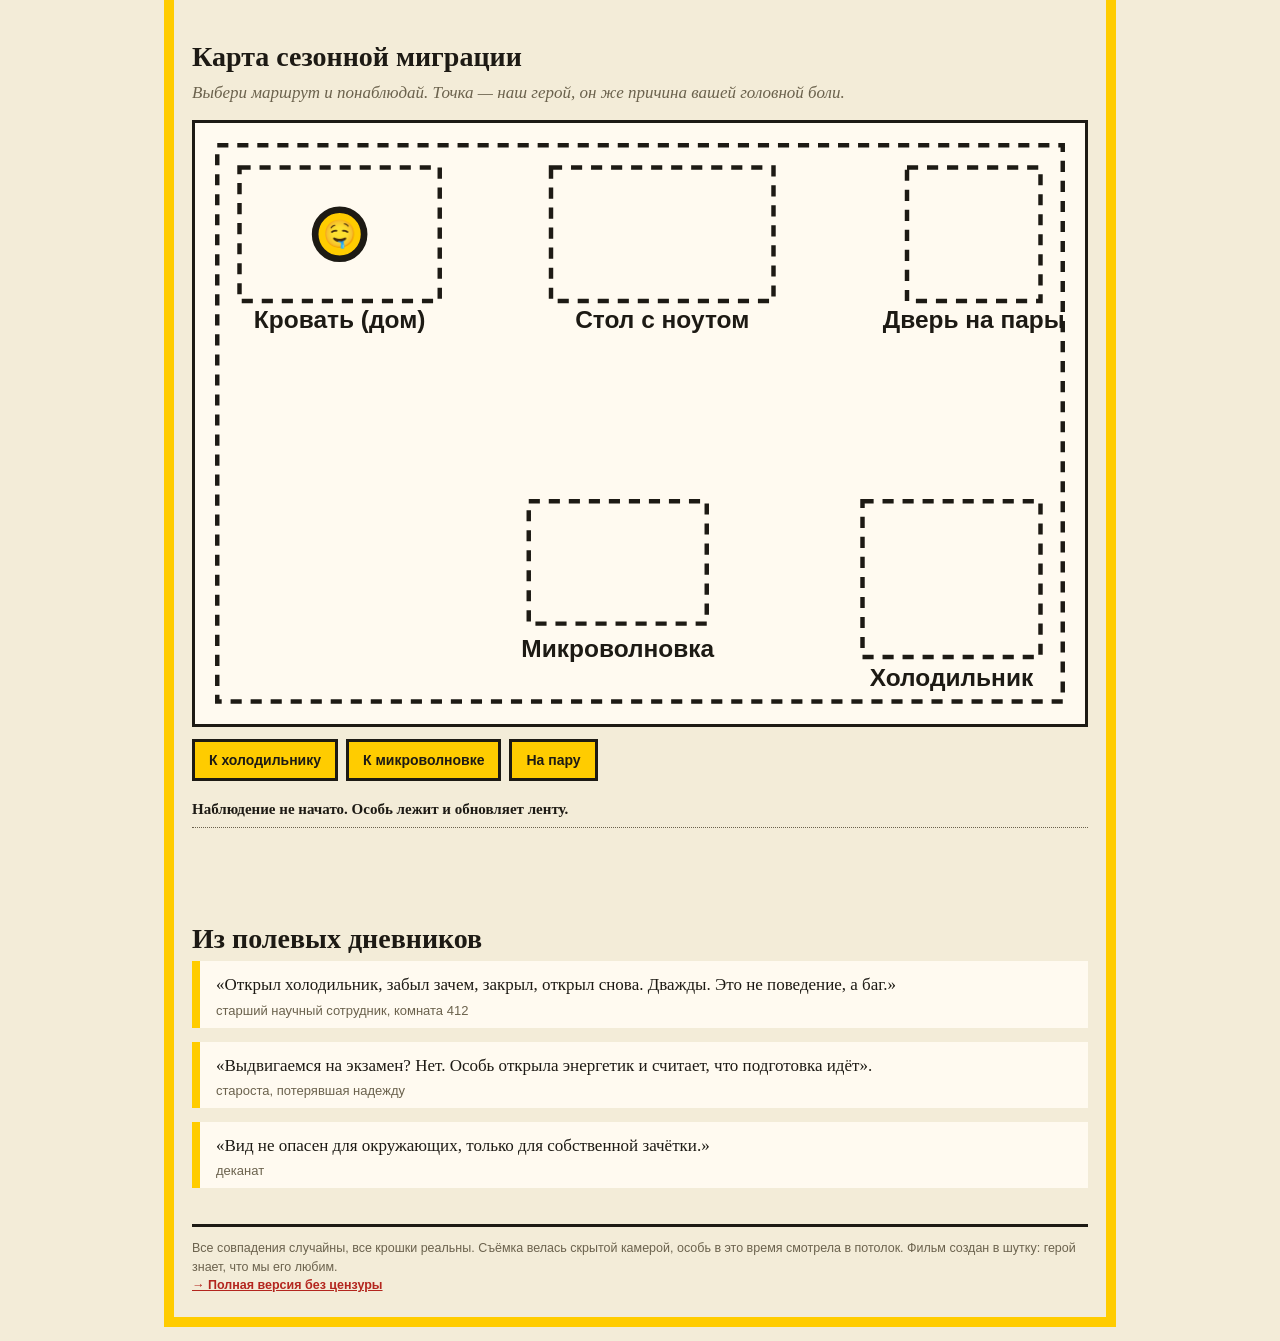
==== commit ecaf14df: "Удалены теги с описанием изображения в HTML-файле index.html" ====
--- a/index.html
+++ b/index.html
@@ -29,19 +29,9 @@
           <div class="photo" id="ph">
             <img src="img/homo_studentus.jpg"
               alt="Особь в естественной среде обитания: деревянная стена, крошки на толстовке, язык наружу">
-            <div class="tag" style="left:26%;top:86%"><i tabindex="0" aria-label="Крошки"></i><span>Следы сухариков. Так
-                особь метит территорию и собственную грудь.</span></div>
-            <div class="tag" style="left:56%;top:66%"><i tabindex="0" aria-label="Язык"></i><span>Язык наружу: брачный
-                сигнал или перезагрузка мозга. Данные расходятся.</span></div>
-            <div class="tag" style="left:47%;top:40%"><i tabindex="0" aria-label="Очки"></i><span>Очки в тонкой оправе.
-                Эффект интеллекта не подтверждён.</span></div>
-            <div class="tag" style="left:50%;top:13%"><i tabindex="0" aria-label="Причёска"></i><span>Причёска «после
-                сна без сна». Расчёске не знакома.</span></div>
-            <div class="tag" style="left:86%;top:88%"><i tabindex="0" aria-label="Пятно"></i><span>Пятно
-                неустановленного происхождения. Эксперты спорят: соус или судьба.</span></div>
           </div>
           <p class="cap">Рис. 1. Особь в момент, когда в голове нет ни одной мысли, зато есть вопрос «а пельмени ещё
-            остались?». Наведи на жёлтые кружки.</p>
+            остались?».</p>
         </div>
 
         <div class="card">
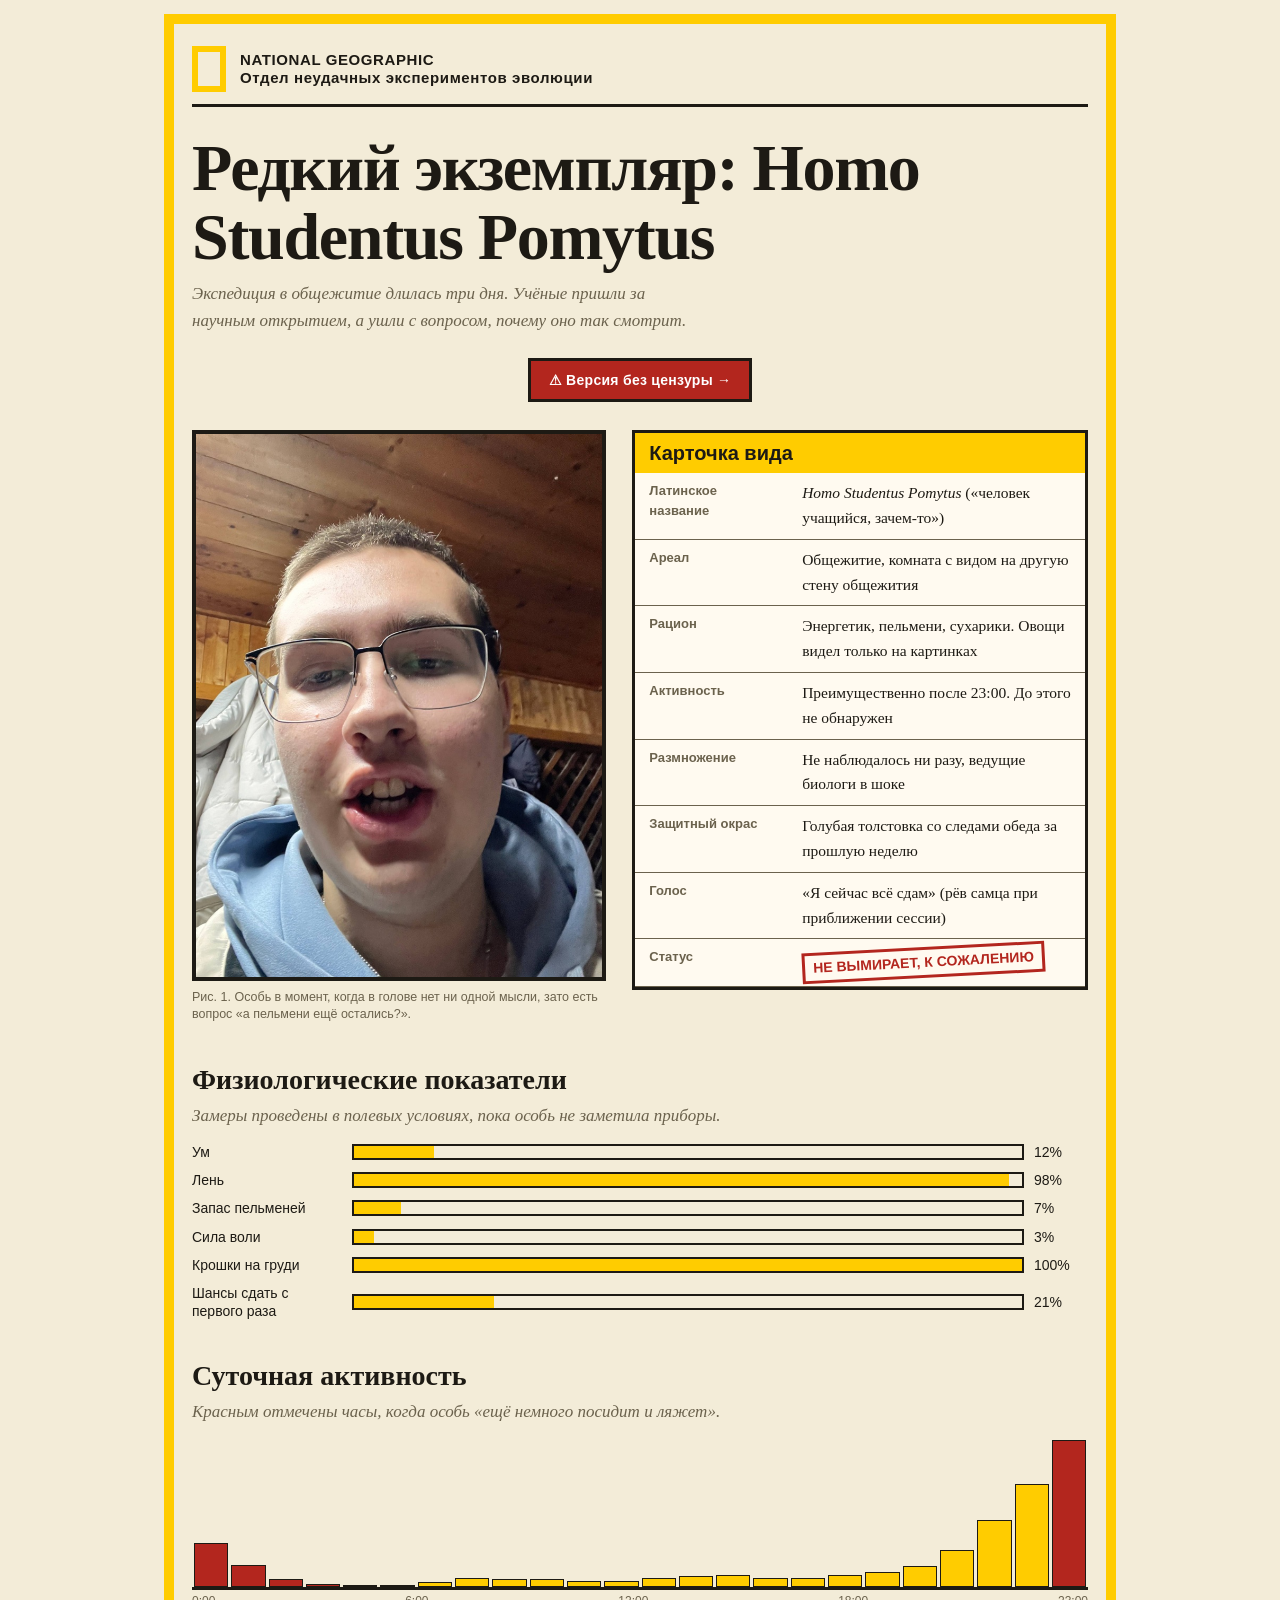
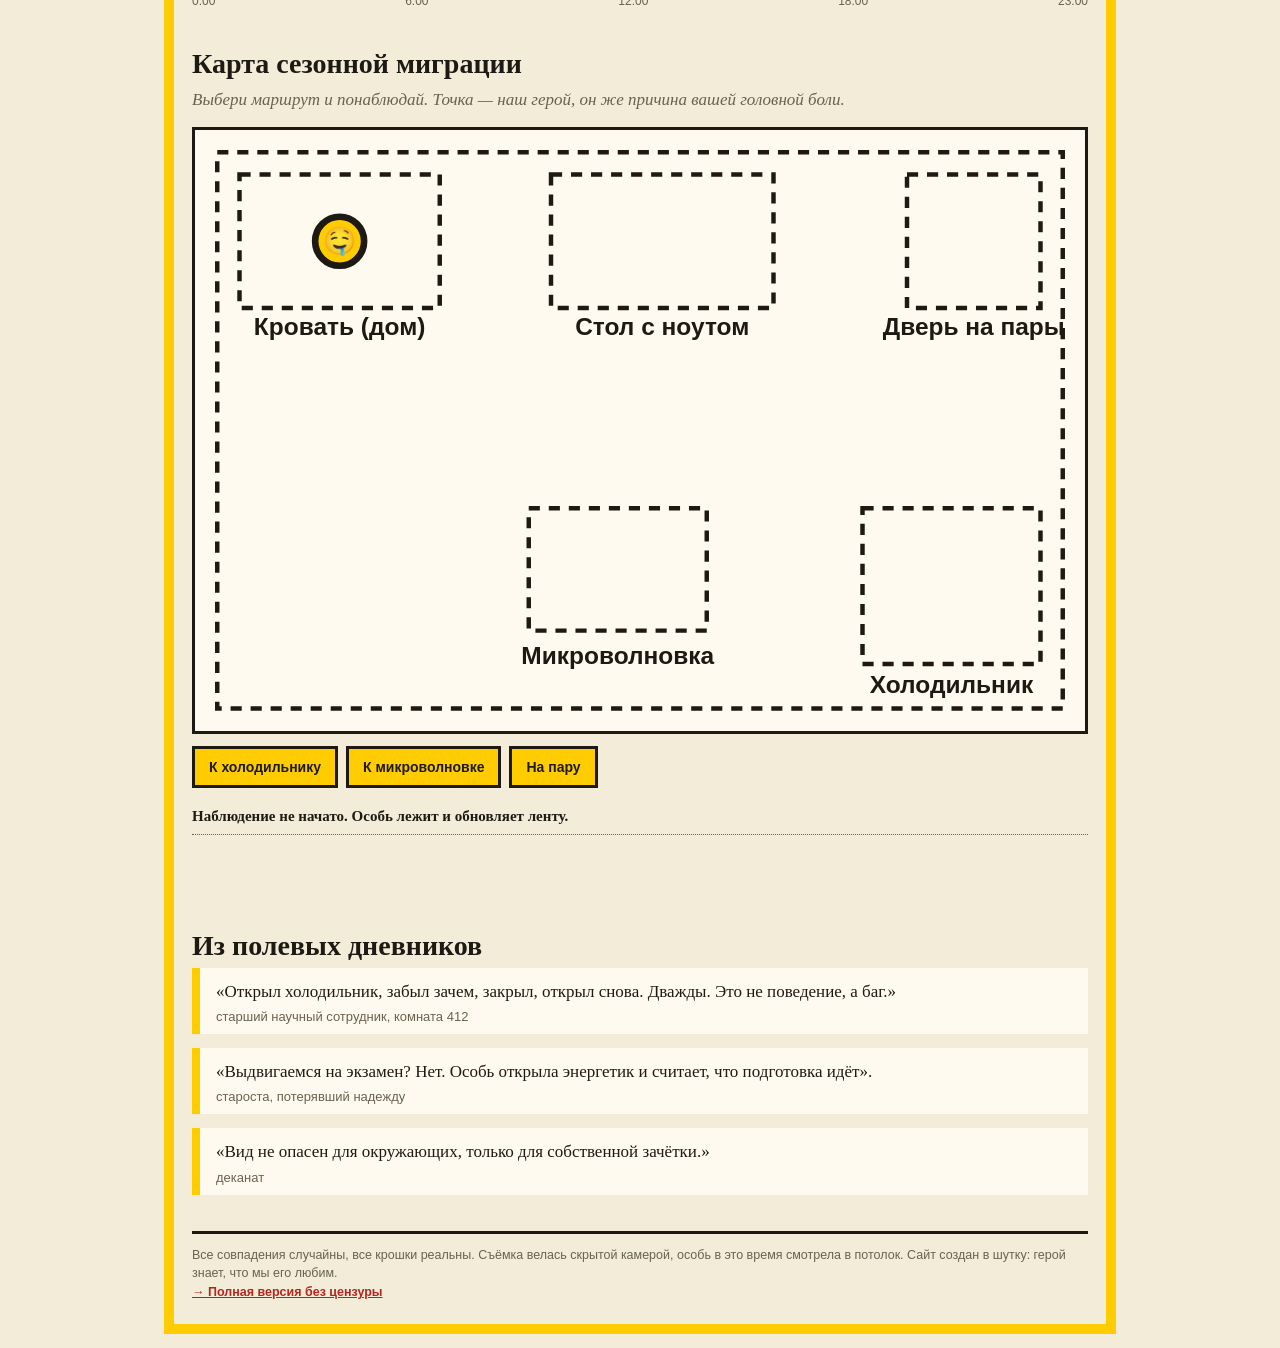
==== commit 0a4f933b: "Исправлены формулировки в тексте шутливого сайта для улучшения читабельности" ====
--- a/index.html
+++ b/index.html
@@ -6,7 +6,8 @@
   <meta name="viewport" content="width=device-width, initial-scale=1, viewport-fit=cover">
   <title>Редкий экземпляр: Homo Studentus Pomytus</title>
   <link rel="stylesheet" href="css/main.css">
-  <link rel="icon" type="image/x-icon" href="img/favicon.ico">
+  <link rel="icon" href="img/favicons/main.svg" type="image/svg+xml">
+  <link rel="alternate icon" href="img/favicons/main.ico" type="image/x-icon">
 </head>
 
 <body>
@@ -124,12 +125,12 @@
         <blockquote>«Открыл холодильник, забыл зачем, закрыл, открыл снова. Дважды. Это не поведение, а
           баг.»<cite>старший научный сотрудник, комната 412</cite></blockquote>
         <blockquote>«Выдвигаемся на экзамен? Нет. Особь открыла энергетик и считает, что подготовка
-          идёт».<cite>староста, потерявшая надежду</cite></blockquote>
+          идёт».<cite>староста, потерявший надежду</cite></blockquote>
         <blockquote>«Вид не опасен для окружающих, только для собственной зачётки.»<cite>деканат</cite></blockquote>
       </section>
 
       <footer>Все совпадения случайны, все крошки реальны. Съёмка велась скрытой камерой, особь в это время смотрела в
-        потолок. Фильм создан в шутку: герой знает, что мы его любим.<br>
+        потолок. Сайт создан в шутку: герой знает, что мы его любим.<br>
         <a href="fullversion.html" style="color:var(--red);font-weight:700">→ Полная версия без цензуры</a>
       </footer>
     </div>
--- a/css/main.css
+++ b/css/main.css
@@ -50,13 +50,16 @@
 .frame {
     max-width: 980px;
     margin: 0 auto;
-    padding: 14px
+    padding: 14px;
+    overflow-x: hidden;
 }
 
 .border {
     border: 10px solid var(--yel);
     padding: 22px 18px;
-    background: var(--bg)
+    background: var(--bg);
+    overflow: hidden;
+    max-width: 100%;
 }
 
 header {
@@ -80,9 +83,11 @@
 }
 
 h1 {
-    font: 900 clamp(34px, 7vw, 66px)/1 Georgia, serif;
+    font: 900 clamp(28px, 7vw, 66px)/1.05 Georgia, serif;
     margin: 26px 0 8px;
-    letter-spacing: -.02em
+    letter-spacing: -.02em;
+    overflow-wrap: break-word;
+    word-wrap: break-word;
 }
 
 .lead {
@@ -99,21 +104,49 @@
     align-items: start
 }
 
+.grid>* {
+    min-width: 0;
+    max-width: 100%;
+}
+
 @media(max-width:720px) {
     .grid {
         grid-template-columns: 1fr
     }
 }
 
+@media(max-width:480px) {
+    .frame {
+        padding: 8px;
+    }
+
+    .border {
+        border-width: 6px;
+        padding: 14px 10px;
+    }
+
+    td {
+        padding: 6px 8px;
+        font-size: 14px;
+    }
+
+    .card h2 {
+        padding: 6px 10px;
+        font-size: 18px;
+    }
+}
+
 .photo {
     position: relative;
     border: 4px solid var(--line);
-    background: #000
+    background: #000;
+    max-width: 100%;
 }
 
 .photo img {
     display: block;
     width: 100%;
+    max-width: 100%;
     height: auto
 }
 
@@ -160,7 +193,9 @@
 
 .card {
     background: var(--card);
-    border: 3px solid var(--line)
+    border: 3px solid var(--line);
+    max-width: 100%;
+    overflow: hidden;
 }
 
 .card h2 {
@@ -174,13 +209,17 @@
 table {
     width: 100%;
     border-collapse: collapse;
-    font-size: 15.5px
+    font-size: 15.5px;
+    table-layout: fixed;
 }
 
 td {
     padding: 8px 14px;
     border-bottom: 1px solid var(--mute);
-    vertical-align: top
+    vertical-align: top;
+    overflow-wrap: break-word;
+    word-wrap: break-word;
+    hyphens: auto;
 }
 
 td:first-child {
